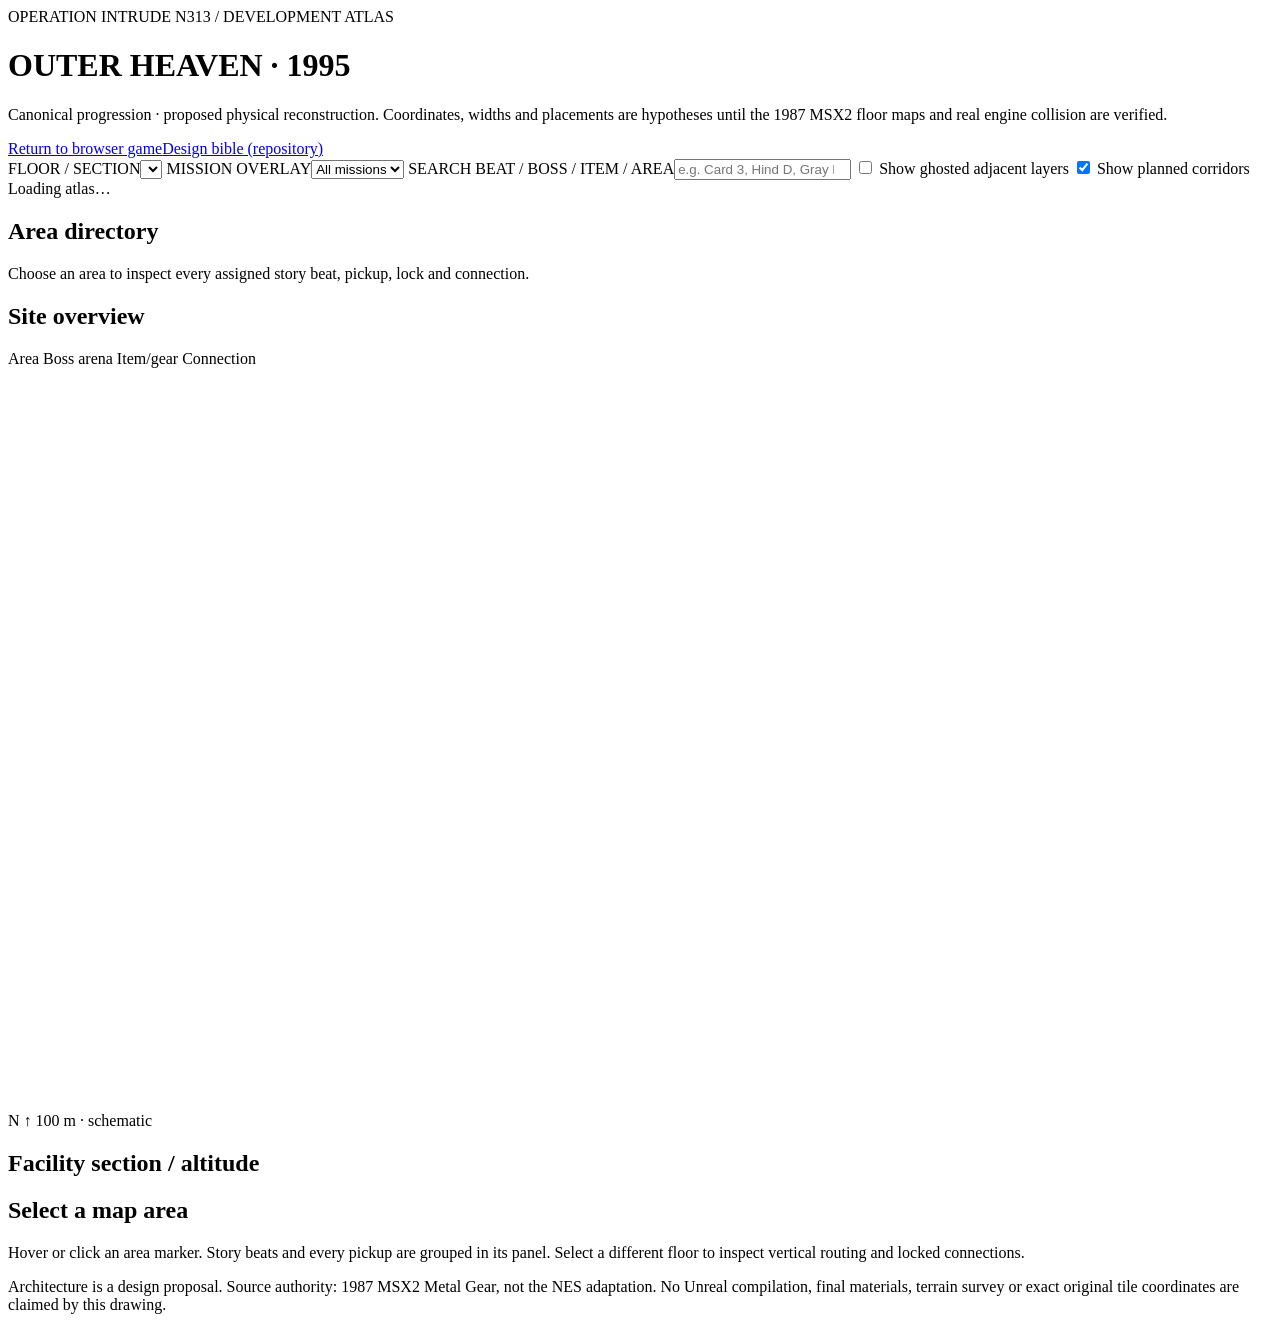
==== browser/atlas.html @ 670fe601 "Add self-contained interactive Outer Heaven 1995 campus blueprint viewer with floor, mission, search" ====
<!doctype html>
<html lang="en">
<head>
<meta charset="utf-8"><meta name="viewport" content="width=device-width,initial-scale=1">
<title>Outer Heaven 1995 · Architectural Atlas</title>
<link rel="stylesheet" href="atlas/map.css">
</head>
<body>
<header class="mast">
 <div><div class="kicker">OPERATION INTRUDE N313 / DEVELOPMENT ATLAS</div>
 <h1>OUTER HEAVEN <span>· 1995</span></h1>
 <p>Canonical progression · proposed physical reconstruction. Coordinates, widths and placements are hypotheses until the 1987 MSX2 floor maps and real engine collision are verified.</p></div>
 <nav><a href="index.html">Return to browser game</a><a href="../docs/OUTER_HEAVEN_MASTER_ARCHITECTURE_1995.md" target="_blank">Design bible (repository)</a></nav>
</header>
<main>
 <aside class="side panel">
 <label for="floor">FLOOR / SECTION</label><select id="floor"></select>
 <label for="mission">MISSION OVERLAY</label><select id="mission"><option value="">All missions</option></select>
 <label for="filter">SEARCH BEAT / BOSS / ITEM / AREA</label><input id="filter" type="search" placeholder="e.g. Card 3, Hind D, Gray Fox">
 <label class="check"><input id="ghost" type="checkbox"> Show ghosted adjacent layers</label>
 <label class="check"><input id="connections" type="checkbox" checked> Show planned corridors</label>
 <div id="stats" class="stats">Loading atlas…</div>
 <h2>Area directory</h2><div class="small">Choose an area to inspect every assigned story beat, pickup, lock and connection.</div>
 <div id="directory" class="directory" role="navigation" aria-label="Atlas area directory"></div>
 </aside>
 <section class="map-column">
  <div class="map-header panel">
   <div><h2 id="mapTitle">Site overview</h2><div id="mapCaption" class="small"></div></div>
   <div class="legend"><span><b class="dot green"></b> Area</span><span><b class="dot amber"></b> Boss arena</span><span><b class="dot blue"></b> Item/gear</span><span><b class="dot pale"></b> Connection</span></div>
  </div>
  <div class="map-viewport panel"><svg id="map" viewBox="0 0 990 580" role="img" aria-label="Annotated multi-floor Outer Heaven campus map">
   <defs><pattern id="grid" width="25" height="25" patternUnits="userSpaceOnUse"><path d="M25 0H0V25" fill="none" stroke="#568277" stroke-width=".3" opacity=".35"/></pattern></defs>
  </svg><div class="compass">N ↑ <span id="scale">100 m · schematic</span></div></div>
  <div class="stack panel"><h2>Facility section / altitude</h2><div id="stack" class="stackGrid"></div></div>
  <div class="details panel" id="detail" aria-live="polite"><h2>Select a map area</h2><p>Hover or click an area marker. Story beats and every pickup are grouped in its panel. Select a different floor to inspect vertical routing and locked connections.</p></div>
 </section>
</main>
<footer>Architecture is a design proposal. Source authority: 1987 MSX2 Metal Gear, not the NES adaptation. No Unreal compilation, final materials, terrain survey or exact original tile coordinates are claimed by this drawing. <span id="sourceLinks"></span></footer>
<script src="atlas/map.js"></script>
</body></html>
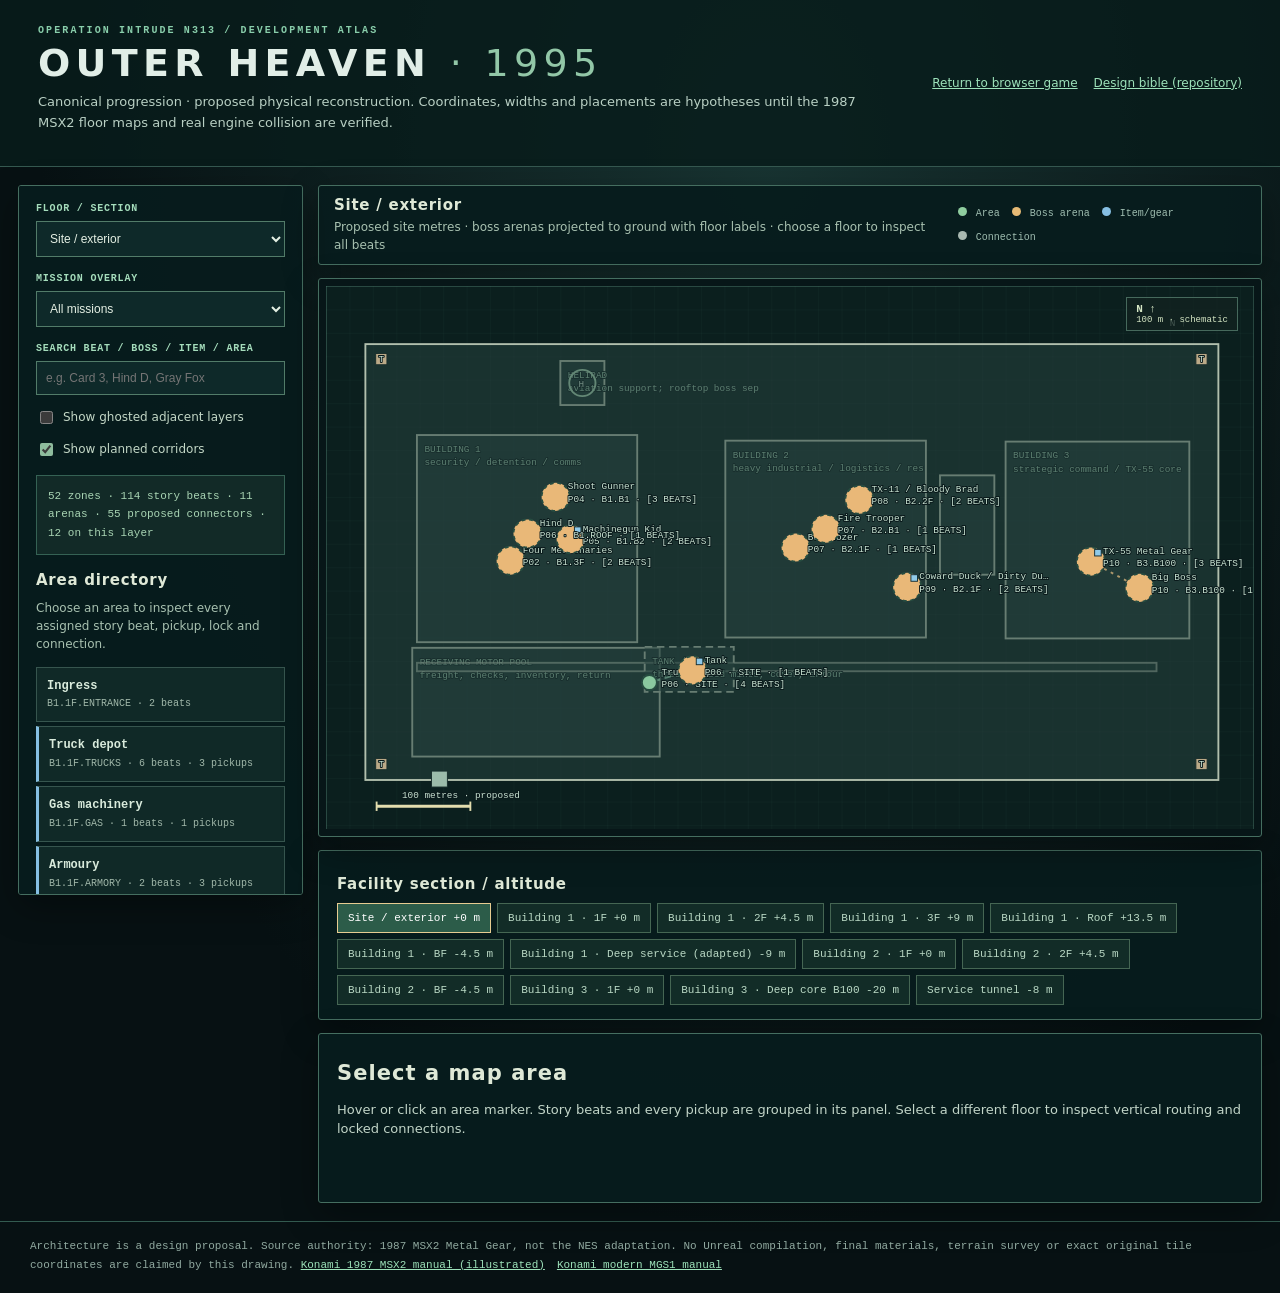
==== commit 473e52b6: "Fix atlas design-bible link when browser-only local server does not expose repository docs parent" ====
--- a/browser/atlas.html
+++ b/browser/atlas.html
@@ -10,7 +10,7 @@
  <div><div class="kicker">OPERATION INTRUDE N313 / DEVELOPMENT ATLAS</div>
  <h1>OUTER HEAVEN <span>· 1995</span></h1>
  <p>Canonical progression · proposed physical reconstruction. Coordinates, widths and placements are hypotheses until the 1987 MSX2 floor maps and real engine collision are verified.</p></div>
- <nav><a href="index.html">Return to browser game</a><a href="../docs/OUTER_HEAVEN_MASTER_ARCHITECTURE_1995.md" target="_blank">Design bible (repository)</a></nav>
+ <nav><a href="index.html">Return to browser game</a><a href="https://github.com/MiyazakiTheFalse/Metal-Gear-1987-Remaster/blob/feature/character-art-pipeline-1995/docs/OUTER_HEAVEN_MASTER_ARCHITECTURE_1995.md" target="_blank">Design bible (repository)</a></nav>
 </header>
 <main>
  <aside class="side panel">
--- a/browser/atlas/map.css
+++ b/browser/atlas/map.css
@@ -0,0 +1,47 @@
+:root{color-scheme:dark;font-family:Inter,system-ui,-apple-system,Segoe UI,sans-serif;background:#081213;color:#e1eee7}*{box-sizing:border-box}
+body{margin:0;min-width:320px;background:radial-gradient(ellipse at 60% 12%,#183432,#071113 67%)}a{color:#9de2ba}
+.mast{display:flex;justify-content:space-between;gap:20px;padding:25px clamp(14px,3vw,38px);border-bottom:1px solid #355950;background:#081c1bd6}
+.mast h1{font-size:clamp(22px,3vw,38px);letter-spacing:.14em;margin:5px 0 4px}.mast h1 span{font-weight:400;color:#92c7a7}.mast p{max-width:830px;font-size:13px;line-height:1.6;color:#b9d0c4;margin:7px 0}
+.kicker{font:700 10px ui-monospace,Consolas,monospace;letter-spacing:.21em;color:#89ceab}
+.mast nav{display:flex;gap:16px;align-items:center;flex-wrap:wrap;justify-content:flex-end;font-size:12px;white-space:nowrap}
+main{padding:18px;display:grid;grid-template-columns:minmax(230px,285px) minmax(0,1fr);gap:15px;max-width:1850px;margin:auto}
+.panel{background:#071c1df2;border:1px solid #456e60;border-radius:3px;box-shadow:0 12px 36px #0005}
+.side{padding:17px;min-width:0;max-height:calc(100vh - 190px);overflow:auto}
+label:not(.check){display:block;color:#a5ddbc;font:700 10px ui-monospace,Consolas,monospace;letter-spacing:.08em;margin:16px 0 7px}
+label:first-child{margin-top:0}
+select,input[type=search]{display:block;width:100%;padding:9px;background:#0e2929;color:#e4efe3;border:1px solid #527c69;font-size:12px}
+input:focus-visible,button:focus-visible,select:focus-visible{outline:2px solid #e6df97;outline-offset:2px}
+.check{display:flex;align-items:center;gap:7px;color:#c3d7c6;margin:13px 0 5px;font-size:12px}.check input{accent-color:#8ebc9d}
+.stats{padding:11px;background:#122a27;border:1px solid #356254;color:#a9d5b4;margin:16px 0;font:11px/1.7 ui-monospace,monospace}
+h2{font-size:15px;color:#dfe9d7;letter-spacing:.05em;margin:10px 0}.small{color:#a8c1b0;font-size:12px;line-height:1.5}
+.directory{margin-top:14px;display:flex;flex-direction:column;gap:4px}.area-btn{text-align:left;background:#102927;color:#d9ebdc;border:1px solid #36554e;padding:10px;cursor:pointer;font:12px/1.4 ui-monospace,Consolas,monospace}
+.area-btn:hover,.area-btn.selected{background:#254a3a;border-color:#b7dcab}.area-btn small{display:block;font-size:10px;color:#a0b7a9;margin-top:3px}
+.area-btn.boss{border-left:3px solid #efd58a}.area-btn.item{border-left:3px solid #85bfe3}
+.map-column{display:flex;flex-direction:column;gap:13px;min-width:0}
+.map-header{padding:10px 15px;display:flex;justify-content:space-between;gap:15px;align-items:center}.map-header h2{margin:0 0 4px}
+.legend{display:flex;gap:12px;flex-wrap:wrap;color:#9fbdb0;font:10px ui-monospace,monospace}
+.dot{display:inline-block;width:9px;height:9px;border-radius:50%;background:#8fcd9f;margin-right:3px}.dot.amber{background:#e6ba75}.dot.blue{background:#86bfe3}.dot.pale{background:#a8b8b0}
+.map-viewport{position:relative;overflow:auto;padding:7px;background:#071618;min-height:240px}
+svg#map{width:100%;min-width:590px;height:auto;max-height:65vh;aspect-ratio:990/580;display:block;background:#0b1e1f}
+svg text{font:10px ui-monospace,Consolas,monospace;fill:#c9e3d2;paint-order:stroke;stroke:#0a191b;stroke-width:2;stroke-linejoin:round;pointer-events:none}
+svg .zone{cursor:pointer;outline:none}svg .zone:hover circle,svg .zone:focus circle{stroke:#fff;stroke-width:3}
+svg .zone.selected circle{stroke:#f8e6b6;stroke-width:3.5}svg .zone circle{fill:#8ac89f;stroke:#274c40;stroke-width:2}
+svg .zone.boss circle{fill:#e9b878}svg .zone.item circle{fill:#82bfe5}
+svg .ghost{opacity:.17;pointer-events:none}svg .link{stroke:#6a9b86;stroke-width:2;fill:none;stroke-dasharray:7 5;opacity:.75}
+svg .link.candidate{stroke:#dfb97e;stroke-dasharray:3 5}
+svg .facility{stroke:#b1bfad;stroke-width:2;fill:#26423f;fill-opacity:.53}
+svg .facility.dim{fill:#24342d;fill-opacity:.25;stroke:#647568}
+svg .feature-label{fill:#98c3a8;letter-spacing:.8}
+.compass{position:absolute;top:18px;right:23px;padding:5px 9px;color:#d5e6c4;background:#122321b9;border:1px solid #46695c;font:bold 11px ui-monospace,monospace}.compass span{display:block;font-weight:400;font-size:9px;letter-spacing:0}
+.stack,.details{padding:14px 18px}.stackGrid{display:flex;flex-wrap:wrap;gap:6px}.stack button{background:#122c27;border:1px solid #456653;color:#b9d8c4;cursor:pointer;font:11px ui-monospace,monospace;padding:8px 10px}
+.stack button.selected{background:#2c5c49;color:white;border-color:#e6cc91}
+.details{min-height:170px;line-height:1.5;font-size:13px}.details p{color:#c2d5c8;margin:7px 0}
+.details h2{font-size:21px}.details h3{font-size:12px;color:#e4d29e;text-transform:uppercase;letter-spacing:.07em;margin:17px 0 7px}
+.details ol{padding-left:23px;margin:5px 0}.details li{margin-bottom:6px}
+.details .pill{display:inline-block;padding:3px 7px;font:10px ui-monospace,monospace;background:#214337;color:#b6e6c5;margin:2px 3px 2px 0}
+.details .warning{border-left:3px solid #e5b67a;padding:9px;background:#35291d;color:#f2d8a5}
+.details .two{display:grid;grid-template-columns:1fr 1fr;gap:15px}
+footer{padding:15px 30px;border-top:1px solid #335b50;color:#91aaa0;font:11px/1.7 ui-monospace,monospace}
+footer a{margin-right:12px}
+@media(max-width:950px){main{grid-template-columns:1fr}.side{max-height:none}.mast{display:block}.mast nav{justify-content:flex-start;margin-top:13px}.details .two{grid-template-columns:1fr}svg#map{max-height:none}}
+@media(prefers-reduced-motion:reduce){*{scroll-behavior:auto!important;transition:none!important}}
